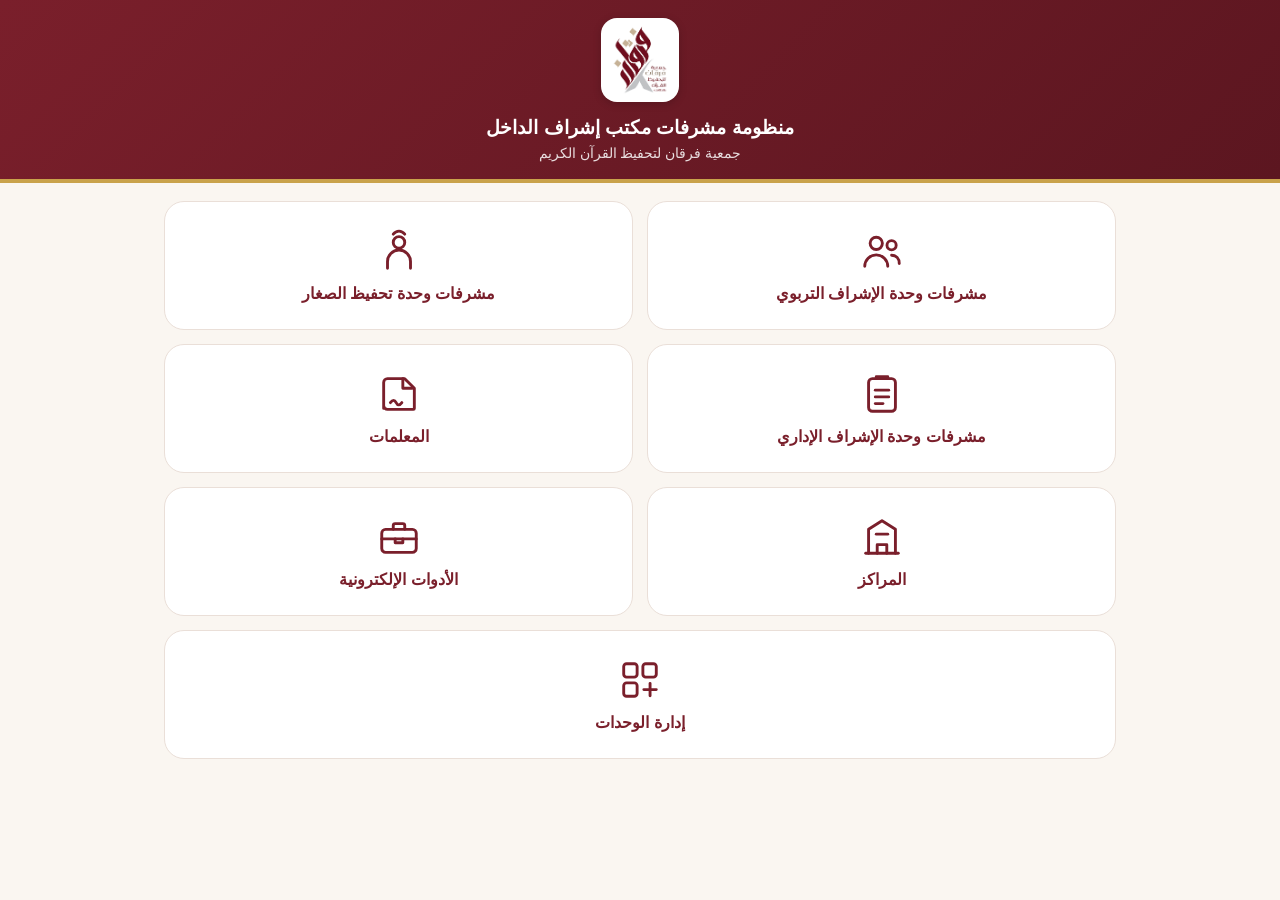
==== index.html @ a4ae8830 "Add files via upload" ====
<!DOCTYPE html>
<html lang="ar" dir="rtl">
<head>
<meta charset="UTF-8">
<meta name="viewport" content="width=device-width, initial-scale=1">
<title>منظومة مشرفات مكتب إشراف الداخل</title>
<link rel="stylesheet" href="style.css">
<style>
.tile{position:relative}
.tile.soon{opacity:.82}
.soon-tag{position:absolute;top:10px;left:10px;background:#f6f0e4;color:#8a6a1f;border:1px solid #e3d3a8;border-radius:20px;padding:1px 10px;font-size:12px;font-weight:700}
</style>
</head>
<body>
<div class="topbar">
  <img class="logo" alt="شعار فرقان">
  <h1>منظومة مشرفات مكتب إشراف الداخل</h1>
  <p>جمعية فرقان لتحفيظ القرآن الكريم</p>
</div>
<div class="wrap">
  <div class="grid">
    <a class="tile" href="mushrifat.html">
      <svg class="ico" viewBox="0 0 24 24" fill="none" stroke="currentColor" stroke-width="1.5" stroke-linecap="round" stroke-linejoin="round" aria-hidden="true"><circle cx="9" cy="8" r="3.2"/><path d="M3 20c0-3.3 2.7-6 6-6s6 2.7 6 6"/><circle cx="17" cy="9" r="2.4"/><path d="M17 14.2c2.4 0 4 1.8 4 4.3"/></svg>
      <b>مشرفات وحدة الإشراف التربوي</b>
    </a>
    <a class="tile" href="sighar.html">
      <svg class="ico" viewBox="0 0 24 24" fill="none" stroke="currentColor" stroke-width="1.5" stroke-linecap="round" stroke-linejoin="round" aria-hidden="true"><circle cx="12" cy="7.5" r="3"/><path d="M6 21v-3.5a6 6 0 0 1 12 0V21"/><path d="M9 3.2c.8-1 2-1.6 3-1.6s2.2.6 3 1.6"/></svg>
      <b>مشرفات وحدة تحفيظ الصغار</b>
    </a>
    <a class="tile" href="idari.html">
      <svg class="ico" viewBox="0 0 24 24" fill="none" stroke="currentColor" stroke-width="1.5" stroke-linecap="round" stroke-linejoin="round" aria-hidden="true"><rect x="5" y="4" width="14" height="17" rx="2"/><path d="M9 4V3h6v1"/><path d="M8.5 10h7"/><path d="M8.5 13.5h7"/><path d="M8.5 17h4"/></svg>
      <b>مشرفات وحدة الإشراف الإداري</b>
    </a>
    <a class="tile" href="teachers.html">
      <svg class="ico" viewBox="0 0 24 24" fill="none" stroke="currentColor" stroke-width="1.5" stroke-linecap="round" stroke-linejoin="round" aria-hidden="true"><path d="M4 19.5V6a2 2 0 0 1 2-2h9l5 5v10.5a.5.5 0 0 1-.5.5H6a2 2 0 0 1-2-2z"/><path d="M14 4v5h5"/><path d="M7.5 16.5c1.2-1.6 2.2-1.6 3 0s1.8 1.6 3 0"/></svg>
      <b>المعلمات</b>
    </a>
    <a class="tile" href="centers.html">
      <svg class="ico" viewBox="0 0 24 24" fill="none" stroke="currentColor" stroke-width="1.5" stroke-linecap="round" stroke-linejoin="round" aria-hidden="true"><path d="M3.5 20.5h17"/><path d="M5 20.5V8l7-4.5L19 8v12.5"/><path d="M9.5 20.5v-4.5h5v4.5"/><path d="M9 10.5h6"/></svg>
      <b>المراكز</b>
    </a>
    <a class="tile" href="https://furqan1448.github.io/adawat/" target="_blank" rel="noopener">
      <svg class="ico" viewBox="0 0 24 24" fill="none" stroke="currentColor" stroke-width="1.5" stroke-linecap="round" stroke-linejoin="round" aria-hidden="true"><rect x="3" y="8" width="18" height="12" rx="2"/><path d="M9 8V6a1 1 0 0 1 1-1h4a1 1 0 0 1 1 1v2"/><path d="M3 13h18"/><path d="M10 13v2h4v-2"/></svg>
      <b>الأدوات الإلكترونية</b>
    </a>
    <a class="tile" href="units.html">
      <svg class="ico" viewBox="0 0 24 24" fill="none" stroke="currentColor" stroke-width="1.5" stroke-linecap="round" stroke-linejoin="round" aria-hidden="true"><rect x="3.5" y="3.5" width="7" height="7" rx="1.5"/><rect x="13.5" y="3.5" width="7" height="7" rx="1.5"/><rect x="3.5" y="13.5" width="7" height="7" rx="1.5"/><path d="M14 17h6.5M17.25 13.75v6.5"/></svg>
      <b>إدارة الوحدات</b>
    </a>
  </div>
</div>
<script src="logo-config.js"></script>
<script src="config.js"></script>
<script>function soon() { toast('هذه الوحدة قيد الإعداد وستتوفر قريباً'); }</script>
</body>
</html>
---- style.css ----
/* ===== الألوان — إن كان نظام المقاصف يستخدم قيماً مختلفة انسخي قيم :root منه وضعيها هنا ===== */
:root{
  --primary:#7a1f2b;      /* العنابي */
  --primary-dark:#5c1620;
  --gold:#c9a24b;
  --bg:#faf6f1;
  --card:#ffffff;
  --text:#2b2024;
  --muted:#7b6d70;
  --line:#eadfd8;
  --ok:#1f7a4d;
  --err:#b3261e;
  --radius:16px;
}
*{box-sizing:border-box;margin:0;padding:0}
html{-webkit-text-size-adjust:100%}
body{font-family:'Tajawal','Cairo','Segoe UI',Tahoma,sans-serif;background:var(--bg);color:var(--text);direction:rtl;min-height:100vh}
.topbar{background:linear-gradient(135deg,var(--primary),var(--primary-dark));color:#fff;padding:18px 16px;text-align:center;border-bottom:4px solid var(--gold)}
.topbar img.logo{height:84px;width:auto;margin-bottom:8px;background:#fff;border-radius:16px;padding:6px 10px;box-shadow:0 2px 8px rgba(0,0,0,.18)}   /* خلفية بيضاء لأن الشعار عنابي ويضيع على الشريط */
.topbar h1{font-size:19px;font-weight:700;line-height:1.5}
.topbar p{font-size:13px;opacity:.85;margin-top:2px}
.wrap{max-width:980px;margin:0 auto;padding:18px 14px 50px}
.card{background:var(--card);border:1px solid var(--line);border-radius:var(--radius);padding:18px;margin-bottom:16px;box-shadow:0 2px 10px rgba(122,31,43,.06)}
.card h2{font-size:17px;color:var(--primary);margin-bottom:14px}
label{display:block;font-size:14px;font-weight:600;margin:12px 0 6px}
input,select,textarea{width:100%;padding:12px;border:1.5px solid var(--line);border-radius:12px;font:inherit;background:#fff;color:var(--text)}
input:focus,select:focus,textarea:focus{outline:none;border-color:var(--primary);box-shadow:0 0 0 3px rgba(122,31,43,.12)}
input[readonly]{background:#f4f0f1;color:var(--muted)}
.btn{display:inline-flex;align-items:center;justify-content:center;gap:6px;border:0;border-radius:12px;padding:12px 20px;font:inherit;font-weight:700;cursor:pointer;background:var(--primary);color:#fff}
.btn:hover{background:var(--primary-dark)}
.btn:disabled{opacity:.6;cursor:not-allowed}
.btn.light{background:#f3e9e4;color:var(--primary)}
.btn.danger{background:#fbe9e7;color:var(--err);padding:6px 12px;font-size:13px}
.btn.block{width:100%;margin-top:16px}
.pw-wrap{position:relative}
.pw-wrap input{padding-left:46px}
.pw-toggle{position:absolute;left:8px;top:50%;transform:translateY(-50%);background:none;border:0;cursor:pointer;color:var(--muted);width:34px;height:34px;display:flex;align-items:center;justify-content:center}
.pw-toggle svg{width:20px;height:20px}
.grid{display:grid;grid-template-columns:repeat(2,1fr);gap:14px}
.grid .tile:last-child:nth-child(odd){grid-column:1/-1}
.tile{background:var(--card);border:1.5px solid var(--line);border-radius:20px;padding:26px 10px;text-align:center;text-decoration:none;color:var(--primary);cursor:pointer;transition:.15s;font:inherit}
.tile:hover{border-color:var(--gold);transform:translateY(-2px)}
.tile .ico{width:46px;height:46px;display:block;margin:0 auto 10px;color:var(--primary)}
.tile b{font-size:16px}
.row2{display:grid;grid-template-columns:1fr 1fr;gap:12px}
@media(max-width:560px){.row2{grid-template-columns:1fr}}
.sig-box{border:2px dashed var(--gold);border-radius:14px;background:#fffdf8;touch-action:none}
.sig-box canvas{width:100%;height:170px;display:block;border-radius:14px;touch-action:none}
.sig-tools{display:flex;justify-content:space-between;align-items:center;margin-top:6px;font-size:13px;color:var(--muted)}
.check{display:flex;gap:10px;align-items:flex-start;background:#f6f0f2;border:1.5px solid var(--gold);border-radius:12px;padding:12px;margin-top:14px;cursor:pointer;font-weight:600}
.check input{width:20px;height:20px;margin-top:2px;accent-color:var(--primary)}
.stats{display:grid;grid-template-columns:1fr;gap:12px;margin-bottom:14px}
.stat{background:var(--primary);border:1px solid var(--primary);border-radius:14px;padding:16px 14px;text-align:center}
.stat b{display:block;font-size:30px;color:#fff}
.stat>span{display:block;margin-top:4px;font-size:13px;color:#e8c9ce}
.tbl-wrap{overflow-x:auto;border:1px solid var(--line);border-radius:12px}
table{width:100%;border-collapse:collapse;font-size:14px;min-width:640px}
th{background:var(--primary);color:#fff;padding:10px;font-weight:700;white-space:nowrap}
td{padding:10px;border-top:1px solid var(--line);text-align:center}
tr:nth-child(even) td{background:#faf7f8}
.tag{display:inline-block;padding:3px 10px;border-radius:20px;font-size:12px;font-weight:700}
.tag.ok{background:#e4f4ec;color:var(--ok)}
.tag.warn{background:#f6f0f2;color:#7a1f2b}
.back{background:none;border:0;color:var(--primary);font:inherit;font-weight:700;cursor:pointer;margin-bottom:12px}
.empty{text-align:center;color:var(--muted);padding:26px}
.hidden{display:none!important}
.spin{width:14px;height:14px;border:2px solid rgba(255,255,255,.5);border-top-color:#fff;border-radius:50%;display:inline-block;animation:sp .7s linear infinite}
@keyframes sp{to{transform:rotate(360deg)}}
#toast{position:fixed;bottom:22px;left:50%;transform:translateX(-50%) translateY(30px);background:#333;color:#fff;padding:12px 20px;border-radius:12px;opacity:0;transition:.25s;z-index:99;pointer-events:none;max-width:90%;text-align:center}
#toast.show{opacity:1;transform:translateX(-50%) translateY(0)}
#toast.ok{background:var(--ok)}
#toast.err{background:var(--err)}
a.lnk{color:var(--primary);font-weight:700}

/* ===== استمارات التقييم ===== */
.ev-item{border:1px solid var(--line);border-radius:14px;padding:12px;margin-bottom:12px;background:#ffffff}
.ev-title{display:flex;align-items:center;gap:8px;margin-bottom:8px;line-height:1.6}
.ev-title b{flex:1;font-size:14.5px}
.ev-num{background:var(--primary);color:#fff;border-radius:50%;min-width:26px;height:26px;display:inline-flex;align-items:center;justify-content:center;font-size:13px;font-weight:700}
.ev-max{background:#f6f0f2;color:#7a1f2b;border-radius:20px;padding:2px 10px;font-size:12px;font-weight:700;white-space:nowrap}
.ev-grid{display:grid;grid-template-columns:1fr 1fr;gap:10px}
.ev-grid label{margin:0 0 4px;font-size:13px;color:var(--muted)}
.ev-wide{grid-column:1/-1}
.ev-sub{background:#f4f0f1;border-radius:12px;padding:10px 14px;font-size:14px;margin-top:6px}
.ev-sub b{color:var(--primary)}
.ev-info{display:grid;grid-template-columns:repeat(auto-fit,minmax(200px,1fr));gap:6px 16px;font-size:14px;margin:10px 0 14px}
.ev-bar{position:sticky;bottom:0;display:flex;justify-content:space-around;gap:10px;background:var(--primary);color:#fff;padding:10px 14px;border-radius:14px;font-weight:700;box-shadow:0 -2px 12px rgba(0,0,0,.18)}
.ev-bar b{color:var(--gold)}
.modal{position:fixed;inset:0;background:rgba(0,0,0,.5);z-index:50;display:flex;align-items:flex-start;justify-content:center;overflow-y:auto;padding:20px 10px}
.modal-box{background:#fff;border-radius:16px;padding:18px;width:100%;max-width:860px}
.modal-box h2{color:var(--primary);font-size:18px;margin-bottom:6px}
@media (max-width:520px){.ev-grid{grid-template-columns:1fr}}

/* ===== نسخة مختصرة من الاستمارة ===== */
.ev-sec{padding:0;overflow:hidden}
.ev-sec>summary{list-style:none;cursor:pointer;display:flex;justify-content:space-between;align-items:center;padding:14px 16px;font-size:16px;font-weight:700;color:var(--primary);background:#f6f0f2}
.ev-sec>summary::-webkit-details-marker{display:none}
.ev-sec>summary::after{content:'▾';margin-right:8px}
.ev-sec[open]>summary::after{content:'▴'}
.ev-sec>summary span:first-child{flex:1}
.ev-prog{background:#fff;border:1px solid var(--line);border-radius:20px;padding:2px 10px;font-size:12.5px;color:var(--muted)}
.ev-prog b{color:var(--primary)}
.ev-sec .ev-item{margin:0;border:0;border-top:1px solid var(--line);border-radius:0;padding:10px 14px;background:#fff}
.ev-sec .ev-sub{margin:10px 14px 14px}
.ev-row{display:flex;align-items:center;gap:8px}
.ev-row b{flex:1;font-size:14px;line-height:1.55;font-weight:600}
.ev-sc{display:flex;align-items:center;gap:4px;white-space:nowrap}
.ev-sc input{width:68px;padding:8px 6px;text-align:center;font-weight:700}
.ev-sc small{color:var(--muted);font-size:12px}
.ev-tg{background:none;border:0;color:var(--muted);font:inherit;font-size:12.5px;cursor:pointer;padding:4px 34px 0 0}
.ev-tg.has{color:var(--primary);font-weight:700}
.ev-more{margin-top:6px}
.ev-whybox{display:flex;flex-direction:column;gap:6px}
.ev-more .ev-grid{grid-template-columns:1fr}
.ev-extra{margin-top:12px;border:1px dashed var(--line);border-radius:12px;padding:0 12px}
.ev-extra>summary{cursor:pointer;padding:10px 0;font-size:14px;font-weight:700;color:var(--primary)}
.ev-extra[open]{padding-bottom:12px}

/* ===== شكل الجدول (مثل الإكسل) على الشاشات الكبيرة ===== */
.ev-head{display:none}
@media (min-width:900px){
  .ev-head,.ev-sec .ev-item{display:grid;grid-template-columns:34px minmax(0,2.4fr) 100px 92px minmax(0,3.2fr);gap:8px;align-items:center}
  .ev-head{background:var(--primary);color:#fff;font-size:13px;font-weight:700;padding:8px 14px;text-align:center}
  .ev-sec .ev-item{padding:5px 14px}
  .ev-sec .ev-item:nth-of-type(even){background:#faf7f8}
  .ev-row,.ev-more,.ev-more .ev-grid{display:contents}
  .ev-more.hidden{display:contents!important}
  .ev-tg{display:none}
  .c1,.c2,.c3,.c4,.c5{grid-row:1}
  .c1{grid-column:1}.c2{grid-column:2}.c3{grid-column:3}.c4{grid-column:4}.c5{grid-column:5}
  .ev-more .ev-wide label{display:none}
  .ev-row b{font-size:13.5px}
  .ev-sec .ev-item select,.ev-sec .ev-item .ev-why{font-size:12.5px;padding:7px 6px}
  .ev-sc{justify-content:center}
  .ev-sc input{padding:7px 4px}
  .ev-num{justify-self:center}
}

/* صف بيانات الزيارة + النتائج */
.ev-top{display:grid;grid-template-columns:1fr 1fr;gap:0 12px}
#evalFormView .stats{grid-template-columns:repeat(3,1fr)}
#evalFormView .stat b{font-size:24px}
#evalFormView .stat span{font-size:12px}
@media (min-width:900px){
  .ev-top{grid-template-columns:1.3fr .8fr 1.3fr 1fr}
}

.ev-new{display:grid;grid-template-columns:1fr 1fr;gap:10px}
.ev-new .btn small{display:block;font-size:12px;font-weight:400;opacity:.9;margin-top:2px}
.ev-new .btn{display:flex;flex-direction:column;align-items:center;justify-content:center;gap:2px;padding:12px 8px;line-height:1.4;white-space:nowrap}
.ev-new .btn small{margin:0}

/* ===== استمارة التبيان + عناوين مجموعات الاستمارات ===== */
.ev-grp{font-size:15px;color:var(--primary);margin:16px 0 8px}
.ev-new.one{grid-template-columns:1fr}
.tb-head{display:flex;justify-content:space-between;align-items:center;padding:14px 16px;font-size:16px;font-weight:700;color:var(--primary);background:#f6f0f2}
.tb-item{display:flex;align-items:center;gap:8px;padding:10px 14px;border-top:1px solid var(--line);background:#fff}
.tb-item:nth-child(even){background:#faf7f8}
.tb-item b{flex:1;font-size:14px;line-height:1.55;font-weight:600}
#tbFormView .stats{grid-template-columns:repeat(2,1fr)}
#tbFormView .stat b{font-size:24px}
#tbFormView .stat span{font-size:12px}
@media (min-width:900px){#tbFormView .ev-top{grid-template-columns:1.3fr .8fr 1.3fr 1fr}}

/* ===== تبويبات السجل ===== */
.ev-tabs{display:flex;gap:8px;margin:10px 0 14px;flex-wrap:wrap}
.ev-tabs button{flex:1;min-width:100px;padding:10px 8px;border:1.5px solid var(--line);background:#fff;border-radius:12px;font:inherit;font-size:14px;font-weight:700;color:var(--muted);cursor:pointer}
.ev-tabs button.on{background:var(--primary);border-color:var(--primary);color:#fff}
#evfFormView .stats{grid-template-columns:repeat(3,1fr)}
#evfFormView .stat b{font-size:24px}
#evfFormView .stat span{font-size:12px}
@media (min-width:900px){#evfFormView .ev-top{grid-template-columns:1.3fr .8fr 1.3fr 1fr}}
#tjFormView .stats{grid-template-columns:repeat(2,1fr)}
#tjFormView .stat b{font-size:24px}
#tjFormView .stat span{font-size:12px}
@media (min-width:900px){#tjFormView .ev-top{grid-template-columns:1.3fr .8fr 1.3fr 1fr}}
.ev-new .btn[disabled]{background:#bbb}

/* ===== ألوان التقدير ===== */
.gr-top{--gc:#0a5c32}.gr-ex{--gc:#1b8f4e}.gr-vg{--gc:#1f8a8a}.gr-g{--gc:#2a73b8}
.gr-p{--gc:#c98a0a}.gr-w{--gc:#e0531f}.gr-f{--gc:#b71c1c}
.tag.gr{font-weight:700;color:var(--gc);background:#fff;background:color-mix(in srgb,var(--gc) 13%,#fff);border:1px solid var(--gc)}
.stat b.gr{font-weight:700;display:inline-block;background:#fff;color:var(--gc);padding:2px 16px;border-radius:20px}
.stat .tag.gr{background:#fff;border-color:#fff}
.ev-bar b.gr{background:var(--gc);color:#fff;padding:1px 10px;border-radius:12px}

/* ===== أزرار التحميل ===== */
.ex-bar{display:flex;gap:8px;margin:0 0 12px;flex-wrap:wrap}
.ex-bar .btn{flex:1;min-width:130px;padding:9px 10px;font-size:14px}

/* ===== أزرار الإجراءات في السجل + قائمة التحميل + وضع التعديل ===== */
.act{display:flex;gap:6px;align-items:center;white-space:nowrap}
.btn.ico-btn{padding:6px 9px;font-size:13px}
.btn.ico-btn svg{width:16px;height:16px;display:block}
.edit-note{background:#fff7e6;border:1px solid #f0d9a6;color:#7a5a12;border-radius:12px;padding:10px 14px;margin-bottom:12px;font-size:14px;font-weight:600;line-height:1.6}
#filesView .ev-tabs{margin-top:0}

/* ===== التوقيع (رسم / صورة / محفوظ) + المسودات ===== */
.sigw-tabs{margin:6px 0 10px}
.sigw-tabs button{min-width:80px;padding:8px 6px;font-size:13px}
.sigw-prev{border:2px dashed var(--gold);border-radius:14px;background:#fffdf8;padding:10px;text-align:center;margin-top:8px}
.sigw-prev img{max-width:100%;max-height:150px;display:inline-block}
.sigw input[type=file]{width:100%}
.sigw-none{margin:8px 0;font-size:14px;color:var(--muted)}
.sigw-keep{margin-top:10px}
.draft-row{display:flex;justify-content:space-between;align-items:center;gap:10px;padding:10px 0;border-top:1px solid var(--line)}
.draft-row:first-child{border-top:0}
.draft-row small{display:block;color:var(--muted);font-size:12px;margin-top:2px}

#visitsView .stats{grid-template-columns:repeat(2,1fr)}
#visitsView .stat b{font-size:26px}
.tag.bad{background:#fdecea;color:#b71c1c}
.pc-row{display:flex;align-items:center;gap:8px;flex-wrap:wrap;padding:8px 0;border-top:1px solid var(--line)}
.pc-row:first-child{border-top:0}
.pc-row b{flex:1;min-width:140px}

.pc-total{background:#f6f0f2;border-radius:10px;padding:8px 10px;border-top:0;margin-bottom:4px}

.ev-sc input{-moz-appearance:textfield;appearance:textfield}
.ev-sc input::-webkit-outer-spin-button,.ev-sc input::-webkit-inner-spin-button{-webkit-appearance:none;margin:0}

/* ===== تناسق الخطوط: النصوص أوضح، والأرقام أصغر قليلاً بحيث يتوازن الحجم في كل الصفحات ===== */
label{font-size:15px}
.card h2{font-size:18px}
.topbar p{font-size:14px}
table{font-size:15px}
.tag{font-size:14px;padding:3px 12px}
.btn.danger,.btn.ico-btn,.sig-tools{font-size:14px}
.ev-grid label{font-size:14px}
.ev-info{font-size:15px}
.ev-sub{font-size:15px}
.ev-prog{font-size:14px}
.ev-max{font-size:13.5px}
.ev-tg{font-size:14px}
.ev-extra>summary{font-size:15px}
.ev-row b,.tb-item b{font-size:15px}
.ev-new .btn small,.draft-row small{font-size:13.5px}
.edit-note,.sigw-none{font-size:15px}
.ev-tabs button,.ex-bar .btn,.sigw-tabs button{font-size:15px}

/* بطاقات النتيجة: الرقم 22px والعنوان 15px (موحّد في كل الاستمارات وكشف الخروج) */
.stat b,
#evalFormView .stat b,#tbFormView .stat b,#evfFormView .stat b,#tjFormView .stat b,#visitsView .stat b{font-size:22px;font-weight:700;line-height:1.4}
.stat>span,
#evalFormView .stat span,#tbFormView .stat span,#evfFormView .stat span,#tjFormView .stat span{font-size:15px;color:#fff;margin-top:6px;font-weight:500}
.stat b.gr,.stat .tag.gr{font-size:18px;padding:2px 16px}

/* خانات الدرجات: الرقم المكتوب والحد الأعلى بحجم متقارب */
.ev-sc input{font-size:17px}
.ev-sc small{font-size:15px}
.ev-num{font-size:14px}
@media(max-width:600px){
  .ev-row b,.tb-item b{font-size:14.5px}
  .stat b,#evalFormView .stat b,#tbFormView .stat b,#evfFormView .stat b,#tjFormView .stat b,#visitsView .stat b{font-size:20px}
}
@media (min-width:900px){
  .ev-head{font-size:14px}
  .ev-sec .ev-item select{font-size:14px}
  .ev-sc input{width:60px}
}
@media(max-width:600px){ .ev-sec .ev-item select{font-size:14px} }

/* اختيار أنواع الزيارة المتعددة */
.chips{display:flex;flex-wrap:wrap;gap:8px}
.chip{display:inline-flex;align-items:center;gap:8px;margin:0;padding:9px 14px;border:1.5px solid var(--line);border-radius:12px;background:#fff;cursor:pointer;font-size:15px;font-weight:600}
.chip input{width:18px;height:18px;padding:0;margin:0;accent-color:var(--primary)}
.chip:has(input:checked){border-color:var(--primary);background:#f6f0f2;color:var(--primary)}

/* إدارة الوحدات */
.mg-row{cursor:pointer}
.mg-row:hover td{background:#faf3ee}
.mg-note{font-size:13px;color:var(--muted);margin-top:8px}
#mgStats{margin-bottom:16px}

/* ===== خلاصة التقارير ===== */
.rp-hint{font-size:14px;color:var(--muted);line-height:1.8}
.rp-item{display:flex;justify-content:space-between;align-items:center;gap:10px;border:1px solid var(--line);border-radius:14px;padding:12px 14px;margin-bottom:10px;background:#fffdf9}
.rp-item-main{display:flex;flex-direction:column;gap:4px;min-width:0}
.rp-item-main b{color:var(--primary);font-size:15px}
.rp-item-main span{font-size:13px;color:var(--muted)}
.rp-item-btns{display:flex;gap:8px;flex-shrink:0}
.rp-item-btns .btn{padding:8px 14px;font-size:13px}
.rp-mode{margin-top:16px;background:#fbf3e0;border:1.5px solid var(--gold);border-radius:12px;padding:12px;display:flex;flex-direction:column;gap:4px}
.rp-mode b{color:var(--primary)}
.rp-mode span{font-size:13px;color:var(--muted)}
.rp-card{border:1.5px solid var(--line);border-radius:14px;margin-bottom:10px;background:#fff;overflow:hidden}
.rp-card.open{border-color:var(--gold)}
.rp-head{display:flex;align-items:center;gap:10px;padding:12px 14px;cursor:pointer;background:#fdf9f6}
.rp-head b{flex:1;min-width:0;overflow:hidden;text-overflow:ellipsis;white-space:nowrap}
.rp-num{width:28px;height:28px;border-radius:50%;background:var(--primary);color:#fff;display:inline-flex;align-items:center;justify-content:center;font-size:13px;font-weight:700;flex-shrink:0}
.rp-arrow{color:var(--muted);font-size:12px}
.rp-body{padding:4px 14px 14px}
.rp-grid{display:grid;grid-template-columns:repeat(2,1fr);gap:0 12px}
.rp-f.rp-wide{grid-column:1/-1}
@media(max-width:560px){.rp-grid{grid-template-columns:1fr}}
.rp-scores{margin-top:14px;background:#fbf3e0;border:1.5px solid var(--gold);border-radius:12px;padding:4px 12px 12px}
.rp-sc-title{font-weight:700;color:var(--primary);margin-top:10px}
.rp-btns{margin-top:12px;text-align:left}
.rp-actions{display:flex;flex-wrap:wrap;gap:10px}
.rp-actions .btn{flex:1;min-width:140px}
.rp-table{min-width:900px;font-size:12px}
.rp-table th,.rp-table td{border:1px solid var(--line);padding:6px 8px}
.rp-table th{white-space:normal}
.rp-print-title{display:none}
@media print{
  @page{size:A4 landscape;margin:10mm}
  body{background:#fff}
  .topbar,.back{display:none!important}
  .wrap > *:not(#reportEditView){display:none!important}
  #reportEditView > *:not(#rpPreviewCard){display:none!important}
  #rpPreviewCard{border:0;box-shadow:none;padding:0}
  #rpPreviewCard h2{display:none}
  .rp-print-title{display:block;text-align:center;margin-bottom:10px;line-height:1.9}
  .tbl-wrap{overflow:visible;border:0}
  .rp-table{min-width:0;width:100%;font-size:9px}
  .rp-table th{background:#7a1f2b!important;color:#fff!important;-webkit-print-color-adjust:exact;print-color-adjust:exact}
}

.rp-src{margin-top:10px;font-size:12px;color:var(--muted)}

/* ===== نماذج وحدة الإشراف الإداري ===== */
.id-row{border:1.5px solid var(--line);border-radius:14px;padding:4px 14px 14px;margin-bottom:12px;background:#fffdf9}
.id-row-h{display:flex;justify-content:space-between;align-items:center;padding-top:10px}
.id-row-h b{color:var(--primary)}
.id-scroll{overflow-x:auto;border:1px solid var(--line);border-radius:12px;padding:10px;background:#fff}
#idListView .act{flex-wrap:wrap;justify-content:center}
.hd-grid{display:grid;grid-template-columns:1.2fr 1fr 1fr 1fr;gap:0 10px}
@media(max-width:560px){.hd-grid{grid-template-columns:1fr 1fr}}
.hd-prev{font-size:14px;color:var(--muted);margin-top:8px}
.hd-prev b{color:var(--primary)}

/* ===== عناصر مشتركة (محاضر الاجتماعات) ===== */
.id-hint{font-size:13px;color:var(--muted);margin-top:4px;min-height:1em}
.id-note-row{display:flex;align-items:flex-start;gap:8px;margin-bottom:8px}
.id-note-row .num{font-weight:800;color:var(--primary);min-width:22px;text-align:center;margin-top:10px}
.id-note-row textarea,.id-note-row input{flex:1;margin:0;resize:vertical}
.id-note-row .x{flex:none;width:auto;padding:6px 10px;margin-top:4px;background:transparent;border:1px solid #ddd;border-radius:8px;color:#888;cursor:pointer}
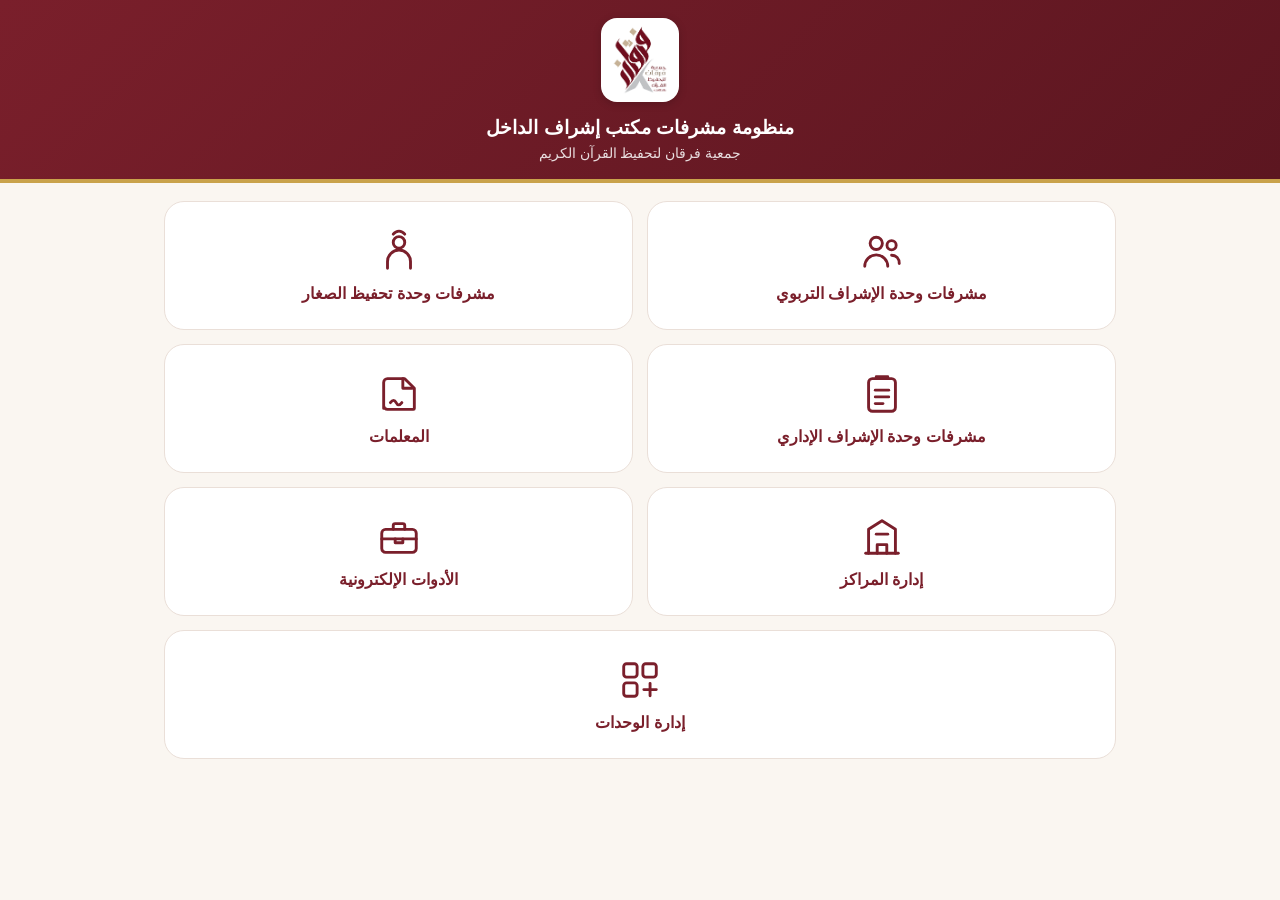
==== commit a511fa8a: "Add files via upload" ====
--- a/index.html
+++ b/index.html
@@ -37,7 +37,7 @@
     </a>
     <a class="tile" href="centers.html">
       <svg class="ico" viewBox="0 0 24 24" fill="none" stroke="currentColor" stroke-width="1.5" stroke-linecap="round" stroke-linejoin="round" aria-hidden="true"><path d="M3.5 20.5h17"/><path d="M5 20.5V8l7-4.5L19 8v12.5"/><path d="M9.5 20.5v-4.5h5v4.5"/><path d="M9 10.5h6"/></svg>
-      <b>المراكز</b>
+      <b>إدارة المراكز</b>
     </a>
     <a class="tile" href="https://furqan1448.github.io/adawat/" target="_blank" rel="noopener">
       <svg class="ico" viewBox="0 0 24 24" fill="none" stroke="currentColor" stroke-width="1.5" stroke-linecap="round" stroke-linejoin="round" aria-hidden="true"><rect x="3" y="8" width="18" height="12" rx="2"/><path d="M9 8V6a1 1 0 0 1 1-1h4a1 1 0 0 1 1 1v2"/><path d="M3 13h18"/><path d="M10 13v2h4v-2"/></svg>
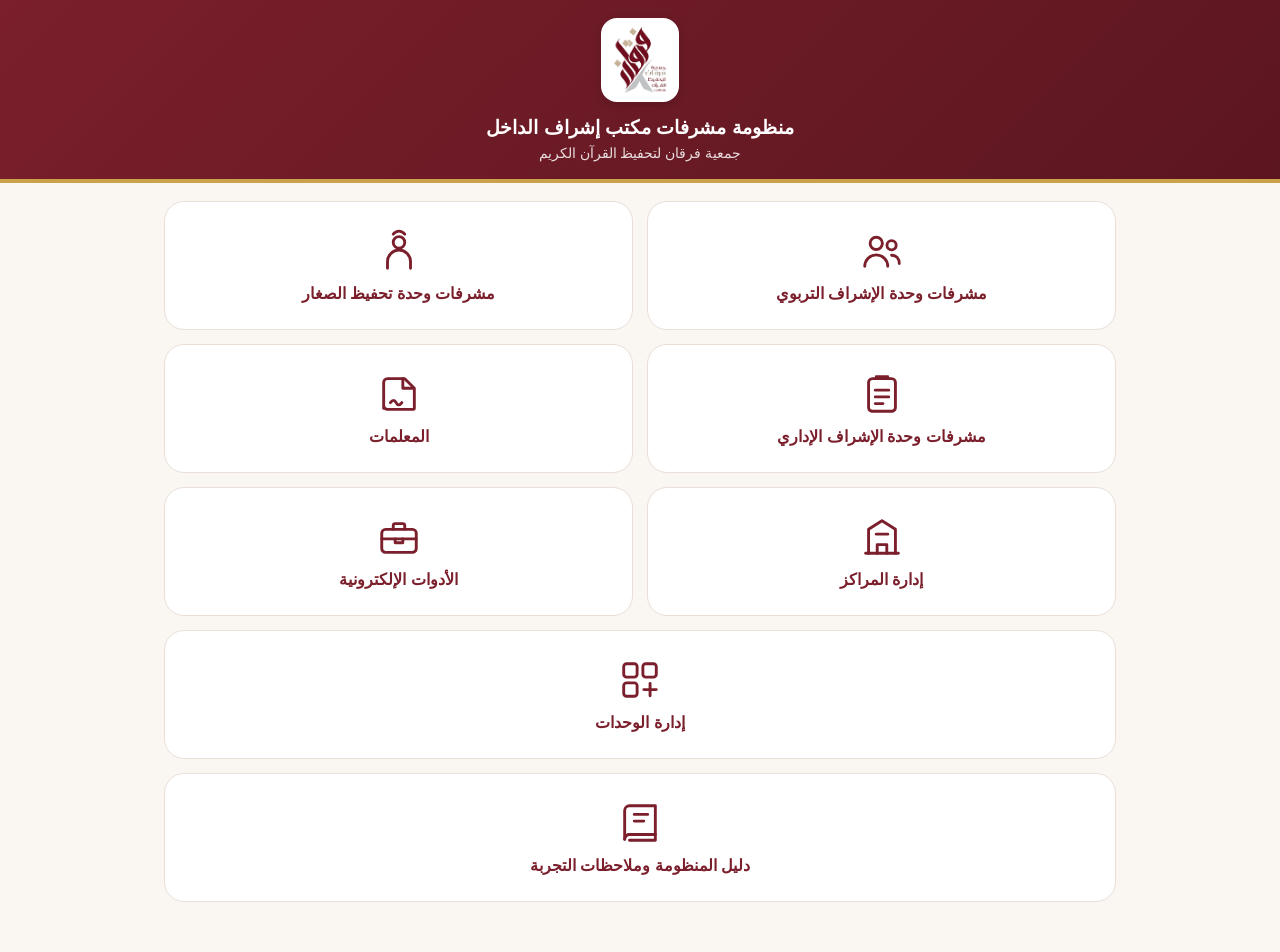
==== commit 684ba164: "Add files via upload" ====
--- a/index.html
+++ b/index.html
@@ -48,6 +48,10 @@
       <b>إدارة الوحدات</b>
     </a>
   </div>
+  <a class="tile" href="guide.html" style="display:block;margin-top:14px">
+    <svg class="ico" viewBox="0 0 24 24" fill="none" stroke="currentColor" stroke-width="1.5" stroke-linecap="round" stroke-linejoin="round" aria-hidden="true"><path d="M4 5.5A2.5 2.5 0 0 1 6.5 3H20v15H6.5A2.5 2.5 0 0 0 4 20.5z"/><path d="M4 20.5A2.5 2.5 0 0 1 6.5 18H20v3H6.5"/><path d="M9 7.5h7M9 11h5"/></svg>
+    <b>دليل المنظومة وملاحظات التجربة</b>
+  </a>
 </div>
 <script src="logo-config.js"></script>
 <script src="config.js"></script>
--- a/style.css
+++ b/style.css
@@ -335,3 +335,41 @@
 .id-note-row .num{font-weight:800;color:var(--primary);min-width:22px;text-align:center;margin-top:10px}
 .id-note-row textarea,.id-note-row input{flex:1;margin:0;resize:vertical}
 .id-note-row .x{flex:none;width:auto;padding:6px 10px;margin-top:4px;background:transparent;border:1px solid #ddd;border-radius:8px;color:#888;cursor:pointer}
+
+/* كشف الخروج: صورة توقيع المديرة داخل الجدول */
+img.vsig{display:block;margin:0 auto;max-height:44px;max-width:120px}
+.vsig-wait{color:var(--muted)}
+
+/* معاينة النماذج: الكليشة من الطرف إلى الطرف دون هوامش بيضاء */
+.id-scroll.sg-fit{padding:0;overflow:hidden}
+.id-scroll .idoc{padding:0}
+
+/* المراكز المشرفة عليها */
+.mc-list{max-height:460px;overflow-y:auto;border:1px solid var(--line);border-radius:12px;padding:0}
+.mc-grp+.mc-grp{border-top:1px solid var(--line)}
+.mc-grp-h{position:sticky;top:0;z-index:1;display:flex;align-items:center;justify-content:space-between;gap:10px;background:#f6f0f2;color:#7a1f2b;font-weight:800;padding:9px 12px}
+.mc-grp-h small{font-weight:700;color:var(--muted)}
+.mc-grp-all{display:flex;white-space:nowrap;flex-shrink:0;align-items:center;gap:6px;margin:0;font-size:13.5px;font-weight:700;color:#7a1f2b;cursor:pointer}
+.mc-grp-b{display:grid;grid-template-columns:repeat(auto-fill,minmax(230px,1fr));gap:6px 14px;padding:8px 12px}
+.mc-item{margin:0;padding:6px 2px}
+.mc-fold{border:1px solid var(--line);border-radius:12px;margin-top:10px;overflow:hidden}
+.mc-fold>summary{list-style:none;display:flex;align-items:center;gap:10px;padding:12px 14px;cursor:pointer;font-weight:800}
+.mc-fold>summary::-webkit-details-marker{display:none}
+.mc-ft{flex:1;color:#7a1f2b}
+.mc-cnt{border-radius:999px;padding:2px 12px;font-size:13px;font-weight:800}
+.mc-cnt.ok{background:#e4f4ec;color:#1f6b40}
+.mc-cnt.no{background:#fbeef0;color:#8a1f2b}
+.mc-arr{color:#7a1f2b;transition:transform .2s}
+.mc-fold[open] .mc-arr{transform:rotate(180deg)}
+.mc-fold .tbl-wrap{margin:0 12px 12px}
+.mc-tbl{min-width:0}
+.mc-item.check{background:none;border:0;padding:6px 2px;margin:0;border-radius:0}
+.btn.vdel{padding:4px 12px;font-size:16px;line-height:1.2;font-weight:800}
+
+.mc-per{display:flex;flex-wrap:wrap;gap:8px;align-items:center;margin:0 0 10px}
+.mc-p{background:#f6f0f2;color:#7a1f2b;border-radius:999px;padding:4px 12px;font-weight:700;font-size:13.5px}
+.mc-p.pm{background:#eef0f8;color:#2e3a6b}
+.mc-ptbl td.ok{color:#1f6b40;font-weight:800}
+.mc-ptbl td.no{color:#8a1f2b;font-weight:800}
+.mc-ptbl tr.mc-tot td{background:#f6f0f2;font-weight:800}
+.mc-tbl tr.mc-gh td{background:#f6f0f2;color:#7a1f2b;font-weight:800;text-align:right}
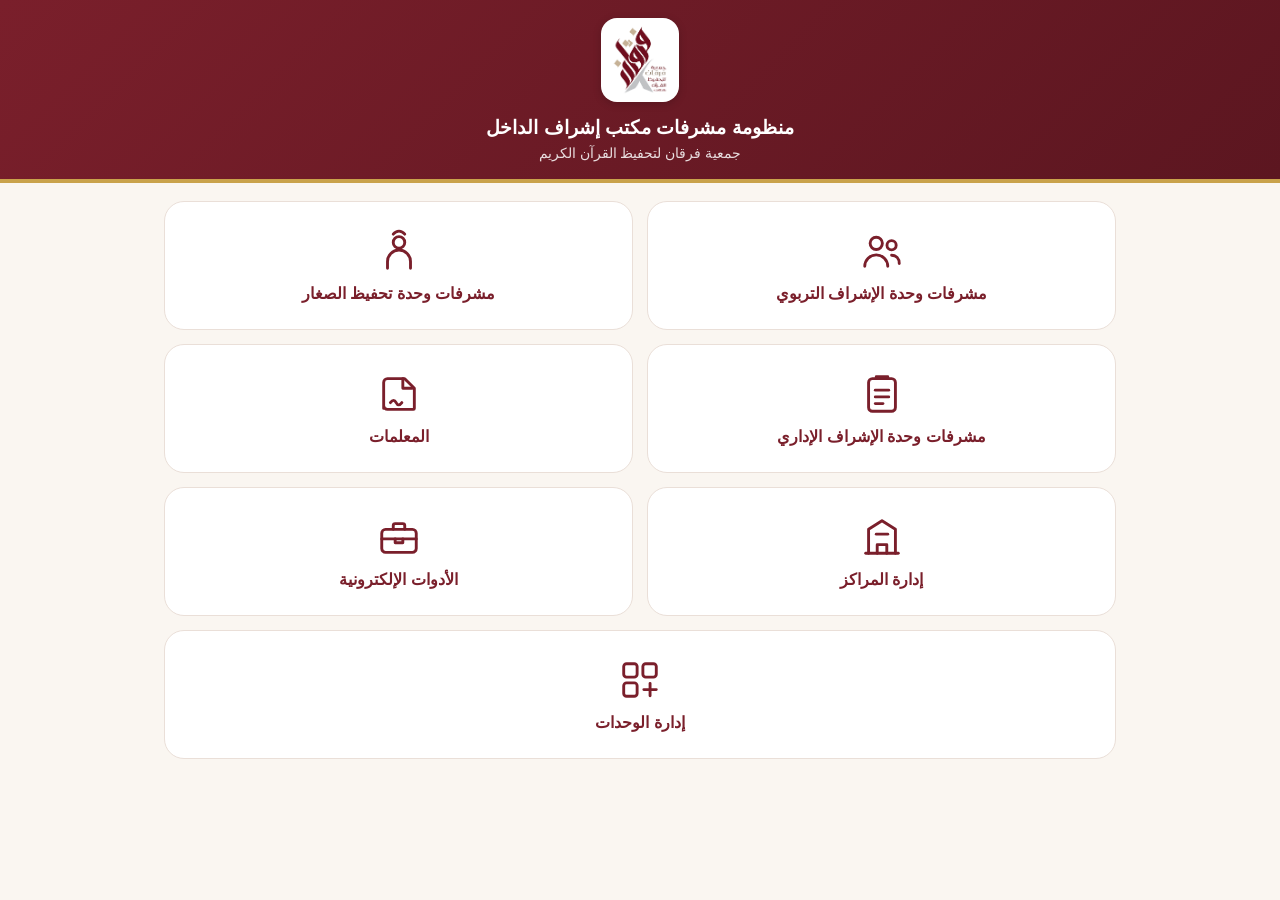
==== commit 7a4b3b11: "Add files via upload" ====
--- a/index.html
+++ b/index.html
@@ -3,6 +3,8 @@
 <head>
 <meta charset="UTF-8">
 <meta name="viewport" content="width=device-width, initial-scale=1">
+<script>/* لا تظهر شاشة الدخول لحظةً لمن هي داخلة أصلاً */
+(function(){var d=document.documentElement;try{if(sessionStorage.getItem('furqan_session')&&['mush_pw','ctr_pw','tch_pw','mgr_pw'].some(function(k){return localStorage.getItem(k)}))d.classList.add('has-sess')}catch(e){}setTimeout(function(){d.classList.remove('has-sess')},1500)})();</script>
 <title>منظومة مشرفات مكتب إشراف الداخل</title>
 <link rel="stylesheet" href="style.css">
 <style>
@@ -13,7 +15,7 @@
 </head>
 <body>
 <div class="topbar">
-  <img class="logo" alt="شعار فرقان">
+  <img class="logo" src="furqan-logo.png" alt="شعار فرقان">
   <h1>منظومة مشرفات مكتب إشراف الداخل</h1>
   <p>جمعية فرقان لتحفيظ القرآن الكريم</p>
 </div>
@@ -48,10 +50,6 @@
       <b>إدارة الوحدات</b>
     </a>
   </div>
-  <a class="tile" href="guide.html" style="display:block;margin-top:14px">
-    <svg class="ico" viewBox="0 0 24 24" fill="none" stroke="currentColor" stroke-width="1.5" stroke-linecap="round" stroke-linejoin="round" aria-hidden="true"><path d="M4 5.5A2.5 2.5 0 0 1 6.5 3H20v15H6.5A2.5 2.5 0 0 0 4 20.5z"/><path d="M4 20.5A2.5 2.5 0 0 1 6.5 18H20v3H6.5"/><path d="M9 7.5h7M9 11h5"/></svg>
-    <b>دليل المنظومة وملاحظات التجربة</b>
-  </a>
 </div>
 <script src="logo-config.js"></script>
 <script src="config.js"></script>
--- a/style.css
+++ b/style.css
@@ -373,3 +373,9 @@
 .mc-ptbl td.no{color:#8a1f2b;font-weight:800}
 .mc-ptbl tr.mc-tot td{background:#f6f0f2;font-weight:800}
 .mc-tbl tr.mc-gh td{background:#f6f0f2;color:#7a1f2b;font-weight:800;text-align:right}
+
+/* ===== بلا حركة عند فتح الصفحات ===== */
+.has-sess #loginView{display:none!important}
+/* على الجوال: لمس الأيقونة لا يحرّكها (الحركة للفأرة فقط) */
+@media (hover:none){.tile:hover{transform:none;border-color:var(--line)}}
+.tile:active{transform:none}
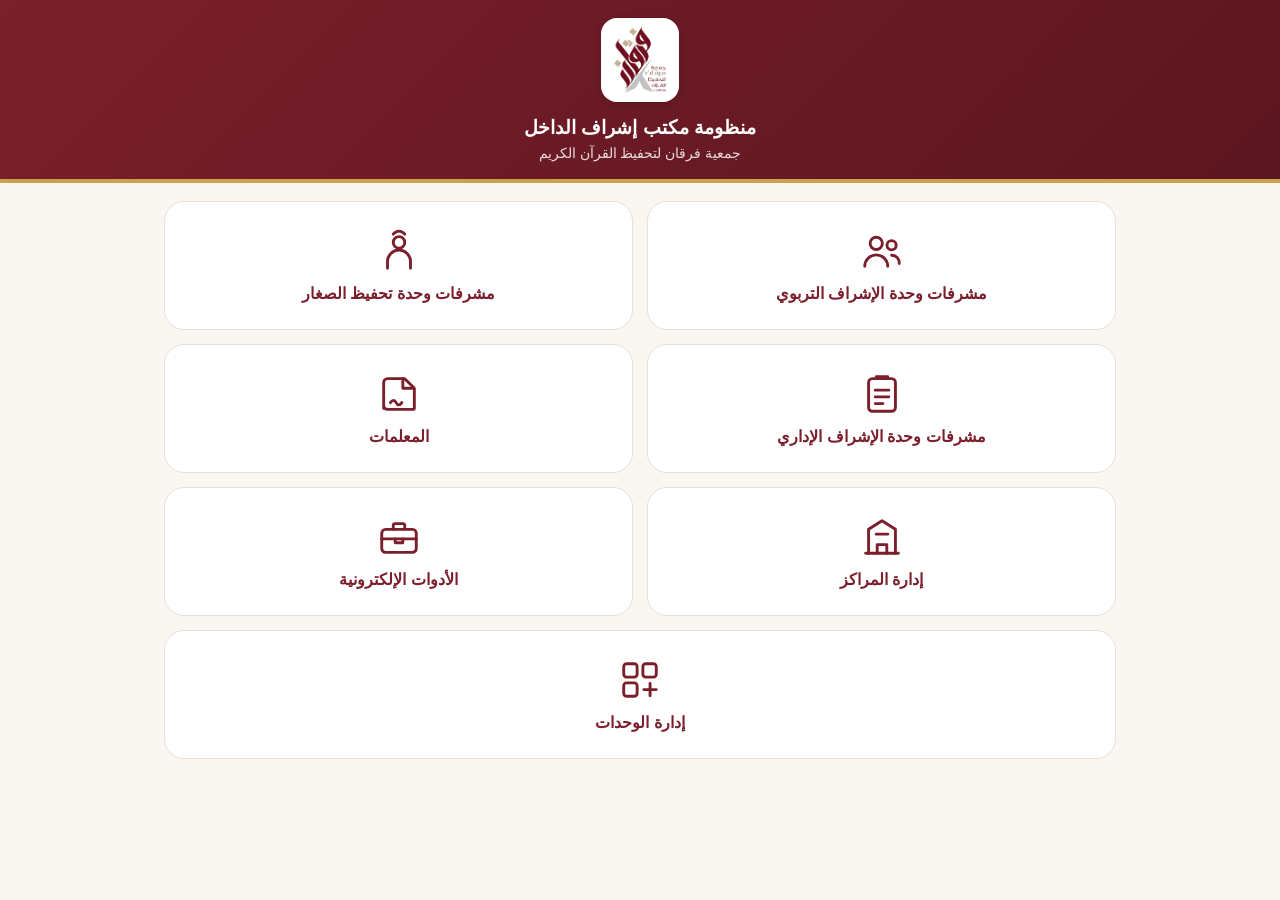
==== commit e920a016: "Add files via upload" ====
--- a/index.html
+++ b/index.html
@@ -5,7 +5,7 @@
 <meta name="viewport" content="width=device-width, initial-scale=1">
 <script>/* لا تظهر شاشة الدخول لحظةً لمن هي داخلة أصلاً */
 (function(){var d=document.documentElement;try{if(sessionStorage.getItem('furqan_session')&&['mush_pw','ctr_pw','tch_pw','mgr_pw'].some(function(k){return localStorage.getItem(k)}))d.classList.add('has-sess')}catch(e){}setTimeout(function(){d.classList.remove('has-sess')},1500)})();</script>
-<title>منظومة مشرفات مكتب إشراف الداخل</title>
+<title>منظومة مكتب إشراف الداخل</title>
 <link rel="stylesheet" href="style.css">
 <style>
 .tile{position:relative}
@@ -16,7 +16,7 @@
 <body>
 <div class="topbar">
   <img class="logo" src="furqan-logo.png" alt="شعار فرقان">
-  <h1>منظومة مشرفات مكتب إشراف الداخل</h1>
+  <h1>منظومة مكتب إشراف الداخل</h1>
   <p>جمعية فرقان لتحفيظ القرآن الكريم</p>
 </div>
 <div class="wrap">
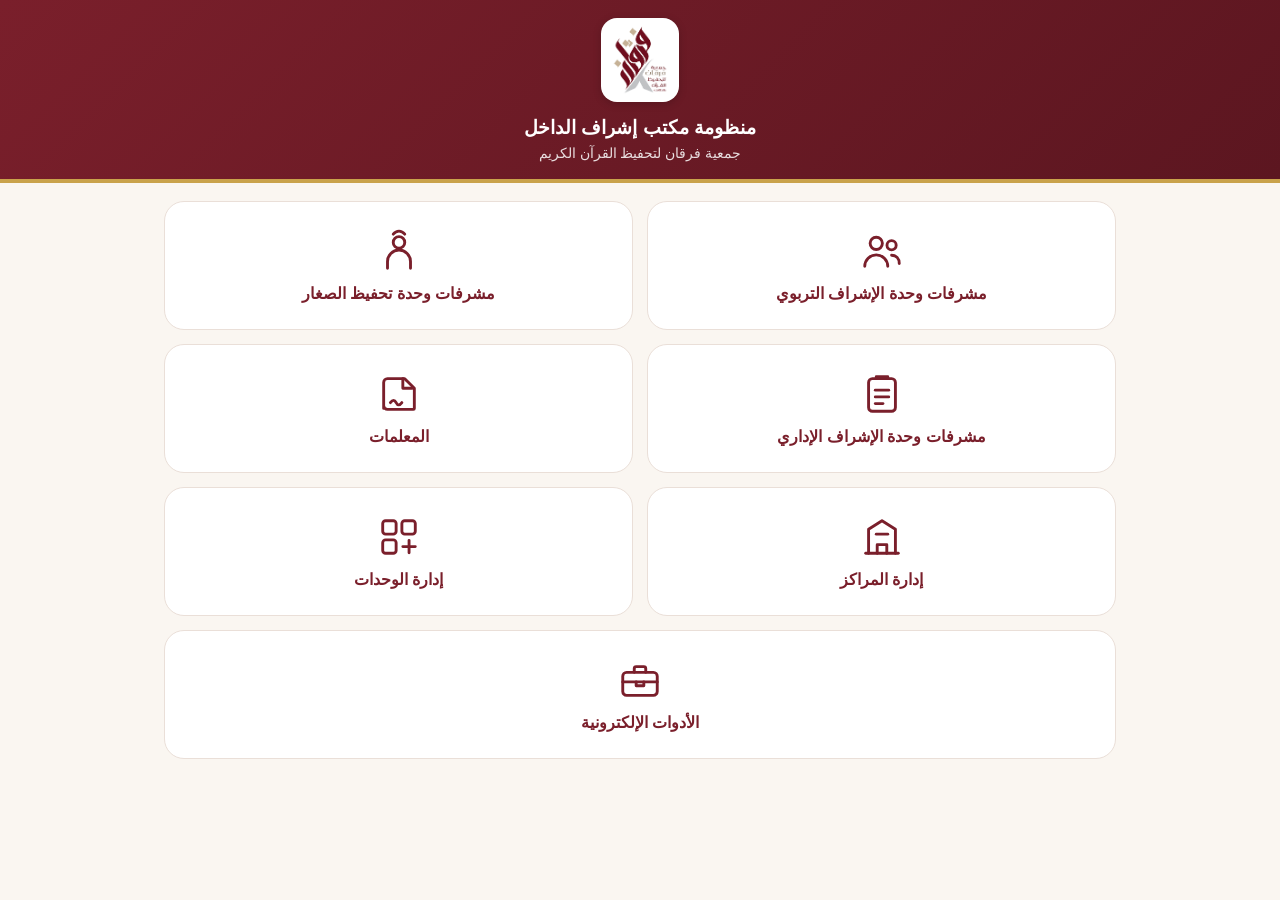
==== commit 432db658: "Add files via upload" ====
--- a/index.html
+++ b/index.html
@@ -6,6 +6,7 @@
 <script>/* لا تظهر شاشة الدخول لحظةً لمن هي داخلة أصلاً */
 (function(){var d=document.documentElement;try{if(sessionStorage.getItem('furqan_session')&&['mush_pw','ctr_pw','tch_pw','mgr_pw'].some(function(k){return localStorage.getItem(k)}))d.classList.add('has-sess')}catch(e){}setTimeout(function(){d.classList.remove('has-sess')},1500)})();</script>
 <title>منظومة مكتب إشراف الداخل</title>
+<link rel="preconnect" href="https://script.google.com" crossorigin><link rel="preconnect" href="https://script.googleusercontent.com" crossorigin>
 <link rel="stylesheet" href="style.css">
 <style>
 .tile{position:relative}
@@ -41,18 +42,19 @@
       <svg class="ico" viewBox="0 0 24 24" fill="none" stroke="currentColor" stroke-width="1.5" stroke-linecap="round" stroke-linejoin="round" aria-hidden="true"><path d="M3.5 20.5h17"/><path d="M5 20.5V8l7-4.5L19 8v12.5"/><path d="M9.5 20.5v-4.5h5v4.5"/><path d="M9 10.5h6"/></svg>
       <b>إدارة المراكز</b>
     </a>
+    <a class="tile" href="units.html">
+      <svg class="ico" viewBox="0 0 24 24" fill="none" stroke="currentColor" stroke-width="1.5" stroke-linecap="round" stroke-linejoin="round" aria-hidden="true"><rect x="3.5" y="3.5" width="7" height="7" rx="1.5"/><rect x="13.5" y="3.5" width="7" height="7" rx="1.5"/><rect x="3.5" y="13.5" width="7" height="7" rx="1.5"/><path d="M14 17h6.5M17.25 13.75v6.5"/></svg>
+      <b>إدارة الوحدات</b>
+    </a>
     <a class="tile" href="https://furqan1448.github.io/adawat/" target="_blank" rel="noopener">
       <svg class="ico" viewBox="0 0 24 24" fill="none" stroke="currentColor" stroke-width="1.5" stroke-linecap="round" stroke-linejoin="round" aria-hidden="true"><rect x="3" y="8" width="18" height="12" rx="2"/><path d="M9 8V6a1 1 0 0 1 1-1h4a1 1 0 0 1 1 1v2"/><path d="M3 13h18"/><path d="M10 13v2h4v-2"/></svg>
       <b>الأدوات الإلكترونية</b>
-    </a>
-    <a class="tile" href="units.html">
-      <svg class="ico" viewBox="0 0 24 24" fill="none" stroke="currentColor" stroke-width="1.5" stroke-linecap="round" stroke-linejoin="round" aria-hidden="true"><rect x="3.5" y="3.5" width="7" height="7" rx="1.5"/><rect x="13.5" y="3.5" width="7" height="7" rx="1.5"/><rect x="3.5" y="13.5" width="7" height="7" rx="1.5"/><path d="M14 17h6.5M17.25 13.75v6.5"/></svg>
-      <b>إدارة الوحدات</b>
     </a>
   </div>
 </div>
 <script src="logo-config.js"></script>
 <script src="config.js"></script>
-<script>function soon() { toast('هذه الوحدة قيد الإعداد وستتوفر قريباً'); }</script>
+<script>try { fetch(API_URL).catch(function () {}); } catch (e) {}   // إيقاظ الخادم مبكرًا ليكون الدخول أسرع
+function soon() { toast('هذه الوحدة قيد الإعداد وستتوفر قريباً'); }</script>
 </body>
 </html>
